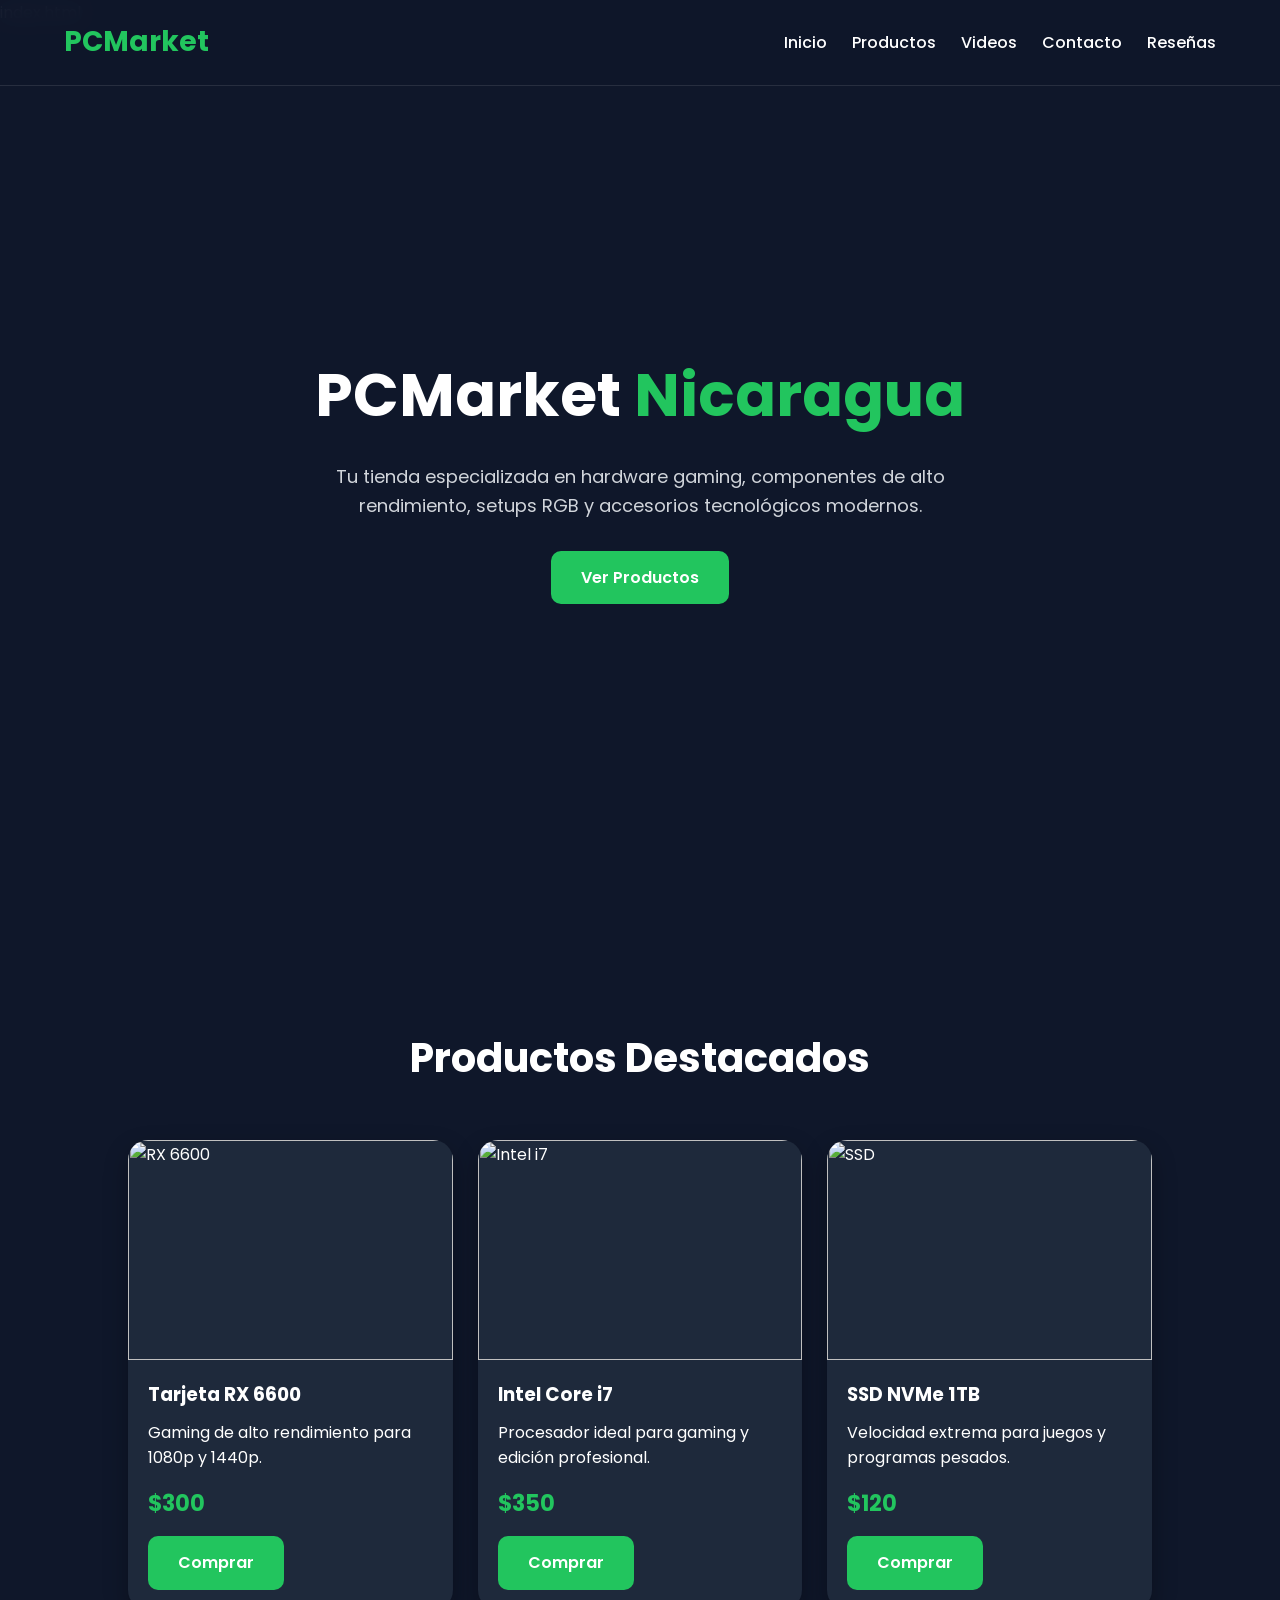
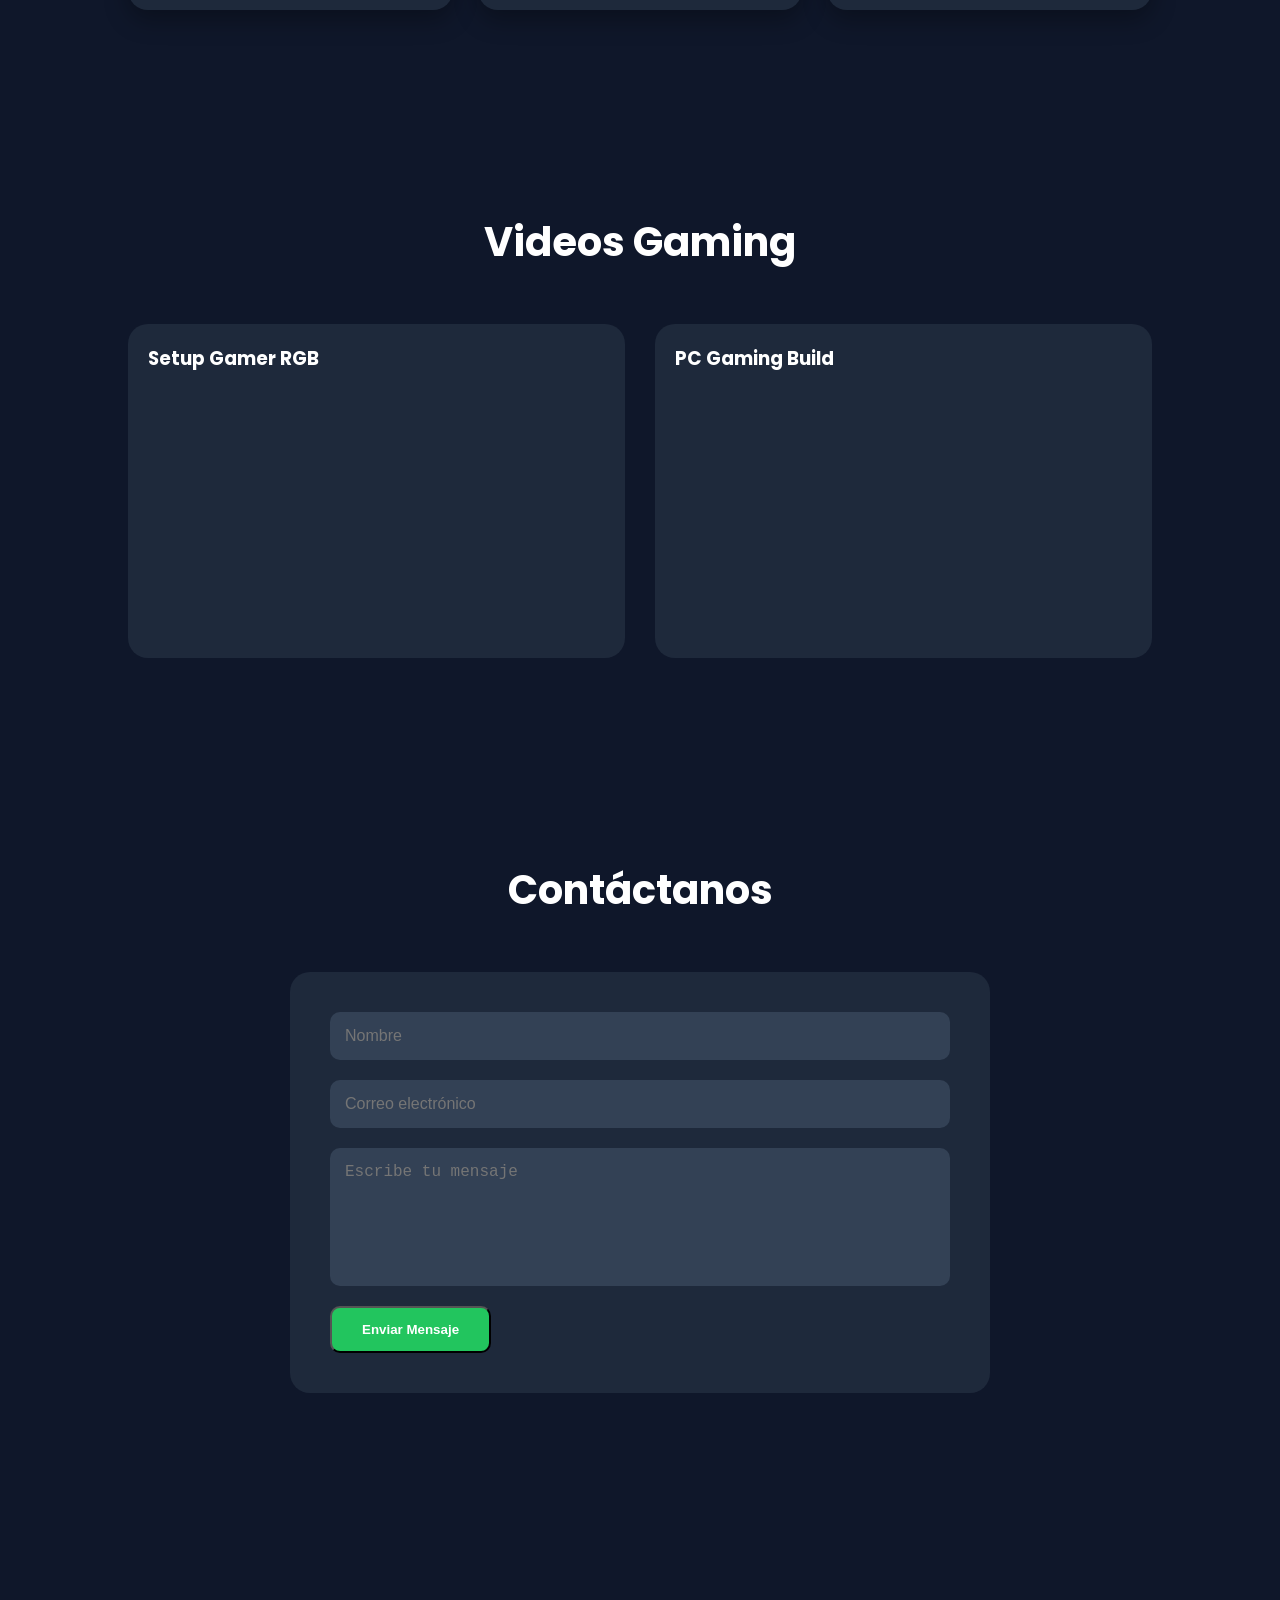
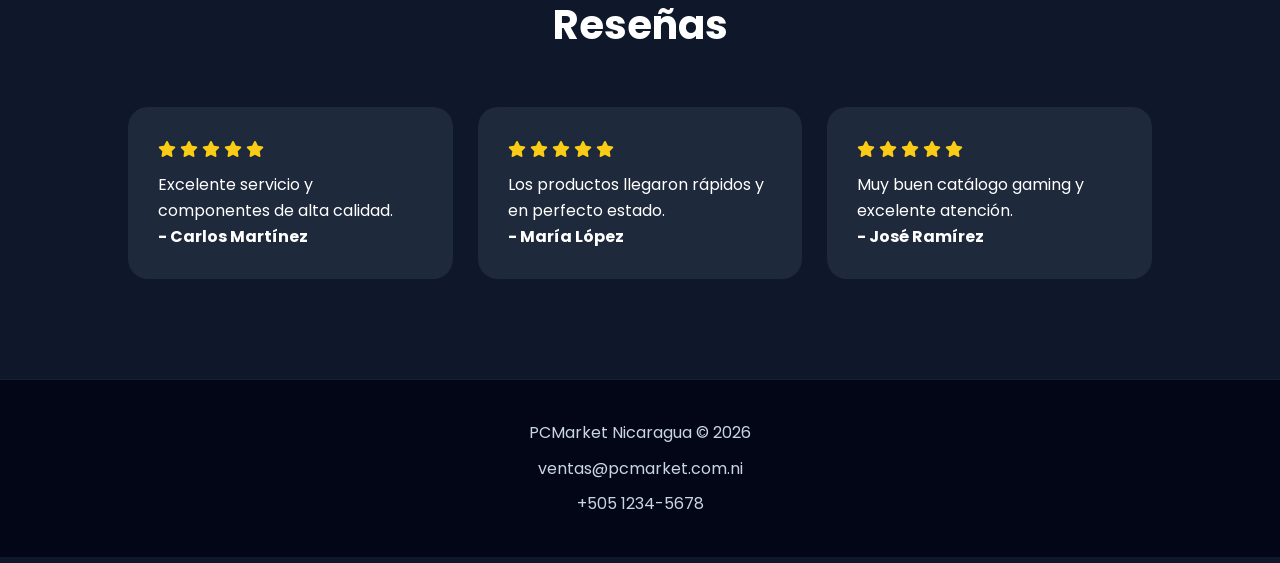
==== index.html @ 4472a2d7 "Primer commit pcmarket" ====
index.html
<!DOCTYPE html>
<html lang="es">
<head>
    <meta charset="UTF-8">
    <meta name="viewport" content="width=device-width, initial-scale=1.0">
    <title>PCMarket Nicaragua</title>
    <link rel="stylesheet" href="style.css"> 

    <!-- Google Analytics -->
    <!-- Reemplaza G-XXXXXXXXXX con tu ID -->
    <script async src="https://www.googletagmanager.com/gtag/js?id=G-XXXXXXXXXX"></script>
    <script>
        window.dataLayer = window.dataLayer || [];

        function gtag(){
            dataLayer.push(arguments);
        }

        gtag('js', new Date());
        gtag('config', 'G-XXXXXXXXXX');
    </script>

    <!-- ICONOS -->
    <link rel="stylesheet" href="https://cdnjs.cloudflare.com/ajax/libs/font-awesome/6.5.2/css/all.min.css">

    <!-- FUENTE -->
    <link href="https://fonts.googleapis.com/css2?family=Poppins:wght@300;400;500;600;700&display=swap" rel="stylesheet">
</head>
<body>

<header>

    <div class="navbar">

        <div class="logo">PCMarket</div>

        <nav>
            <ul>
                <li><a href="#inicio">Inicio</a></li>
                <li><a href="#productos">Productos</a></li>
                <li><a href="#videos">Videos</a></li>
                <li><a href="#contacto">Contacto</a></li>
                <li><a href="#resenas">Reseñas</a></li>
            </ul>
        </nav>

    </div>

</header>

<!-- HERO -->
<section class="hero" id="inicio">

    <div class="hero-content">

        <h1>PCMarket <span>Nicaragua</span></h1>

        <p>
            Tu tienda especializada en hardware gaming, componentes de alto rendimiento,
            setups RGB y accesorios tecnológicos modernos.
        </p>

        <a href="#productos" class="btn">Ver Productos</a>

    </div>

</section>

<!-- PRODUCTOS -->
<section id="productos">

    <h2 class="title">Productos Destacados</h2>

    <div class="products-grid">

        <div class="card">
            <img src="https://images.unsplash.com/photo-1591799265444-d66432b91588?q=80&w=1200&auto=format&fit=crop" alt="RX 6600">

            <div class="card-content">
                <h3>Tarjeta RX 6600</h3>
                <p>Gaming de alto rendimiento para 1080p y 1440p.</p>
                <div class="price">$300</div>
                <a href="#" class="btn">Comprar</a>
            </div>
        </div>

        <div class="card">
            <img src="https://images.unsplash.com/photo-1518770660439-4636190af475?q=80&w=1200&auto=format&fit=crop" alt="Intel i7">

            <div class="card-content">
                <h3>Intel Core i7</h3>
                <p>Procesador ideal para gaming y edición profesional.</p>
                <div class="price">$350</div>
                <a href="#" class="btn">Comprar</a>
            </div>
        </div>

        <div class="card">
            <img src="https://images.unsplash.com/photo-1541807084-5c52b6b3adef?q=80&w=1200&auto=format&fit=crop" alt="SSD">

            <div class="card-content">
                <h3>SSD NVMe 1TB</h3>
                <p>Velocidad extrema para juegos y programas pesados.</p>
                <div class="price">$120</div>
                <a href="#" class="btn">Comprar</a>
            </div>
        </div>

    </div>

</section>

<!-- VIDEOS -->
<section id="videos">

    <h2 class="title">Videos Gaming</h2>

    <div class="videos-grid">

        <div class="video-card">
            <h3>Setup Gamer RGB</h3>

            <iframe
                src="https://www.youtube.com/embed/3JZ_D3ELwOQ"
                title="Setup Gamer"
                allow="accelerometer; autoplay; clipboard-write; encrypted-media; gyroscope; picture-in-picture"
                allowfullscreen>
            </iframe>
        </div>

        <div class="video-card">
            <h3>PC Gaming Build</h3>

            <iframe
                src="https://www.youtube.com/embed/BL4DCEp7blY"
                title="PC Build"
                allow="accelerometer; autoplay; clipboard-write; encrypted-media; gyroscope; picture-in-picture"
                allowfullscreen>
            </iframe>
        </div>

    </div>

</section>

<!-- CONTACTO -->
<section id="contacto">

    <h2 class="title">Contáctanos</h2>

    <form>

        <input type="text" placeholder="Nombre" required>

        <input type="email" placeholder="Correo electrónico" required>

        <textarea rows="6" placeholder="Escribe tu mensaje"></textarea>

        <button type="submit" class="btn">Enviar Mensaje</button>

    </form>

</section>

<!-- RESEÑAS -->
<section id="resenas">

    <h2 class="title">Reseñas</h2>

    <div class="reviews">

        <div class="review-card">
            <i class="fa-solid fa-star"></i>
            <i class="fa-solid fa-star"></i>
            <i class="fa-solid fa-star"></i>
            <i class="fa-solid fa-star"></i>
            <i class="fa-solid fa-star"></i>

            <p>
                Excelente servicio y componentes de alta calidad.
            </p>

            <h4>- Carlos Martínez</h4>
        </div>

        <div class="review-card">
            <i class="fa-solid fa-star"></i>
            <i class="fa-solid fa-star"></i>
            <i class="fa-solid fa-star"></i>
            <i class="fa-solid fa-star"></i>
            <i class="fa-solid fa-star"></i>

            <p>
                Los productos llegaron rápidos y en perfecto estado.
            </p>

            <h4>- María López</h4>
        </div>

        <div class="review-card">
            <i class="fa-solid fa-star"></i>
            <i class="fa-solid fa-star"></i>
            <i class="fa-solid fa-star"></i>
            <i class="fa-solid fa-star"></i>
            <i class="fa-solid fa-star"></i>

            <p>
                Muy buen catálogo gaming y excelente atención.
            </p>

            <h4>- José Ramírez</h4>
        </div>

    </div>

</section>

<footer>

    <p>PCMarket Nicaragua © 2026</p>

    <p>ventas@pcmarket.com.ni</p>

    <p>+505 1234-5678</p>

</footer>

</body>
</html>
---- style.css ----
*{
            margin:0;
            padding:0;
            box-sizing:border-box;
            scroll-behavior:smooth;
        }

        body{
            font-family:'Poppins', sans-serif;
            background:#0f172a;
            color:white;
            line-height:1.6;
        }

        header{
            position:fixed;
            width:100%;
            top:0;
            left:0;
            z-index:1000;
            background:rgba(15,23,42,0.95);
            backdrop-filter:blur(10px);
            border-bottom:1px solid rgba(255,255,255,0.1);
        }

        .navbar{
            width:90%;
            max-width:1200px;
            margin:auto;
            display:flex;
            justify-content:space-between;
            align-items:center;
            padding:20px 0;
        }

        .logo{
            font-size:28px;
            font-weight:700;
            color:#22c55e;
        }

        nav ul{
            list-style:none;
            display:flex;
            gap:25px;
        }

        nav a{
            text-decoration:none;
            color:white;
            font-weight:500;
            transition:0.3s;
        }

        nav a:hover{
            color:#22c55e;
        }

        section{
            padding:100px 10%;
        }

        .hero{
            min-height:100vh;
            display:flex;
            justify-content:center;
            align-items:center;
            text-align:center;
            background:
            linear-gradient(rgba(15,23,42,0.8), rgba(15,23,42,0.9)),
            url('https://images.unsplash.com/photo-1547082299-de196ea013d6?q=80&w=1600&auto=format&fit=crop') center/cover;
        }

        .hero-content h1{
            font-size:60px;
            margin-bottom:20px;
        }

        .hero-content span{
            color:#22c55e;
        }

        .hero-content p{
            max-width:700px;
            margin:auto;
            margin-bottom:30px;
            font-size:18px;
            color:#d1d5db;
        }

        .btn{
            display:inline-block;
            padding:14px 30px;
            background:#22c55e;
            color:white;
            border-radius:10px;
            text-decoration:none;
            font-weight:600;
            transition:0.3s;
        }

        .btn:hover{
            background:#16a34a;
            transform:translateY(-3px);
        }

        .title{
            text-align:center;
            font-size:40px;
            margin-bottom:50px;
        }

        .products-grid{
            display:grid;
            grid-template-columns:repeat(auto-fit,minmax(260px,1fr));
            gap:25px;
        }

        .card{
            background:#1e293b;
            border-radius:20px;
            overflow:hidden;
            transition:0.3s;
            box-shadow:0 10px 25px rgba(0,0,0,0.3);
        }

        .card:hover{
            transform:translateY(-10px);
        }

        .card img{
            width:100%;
            height:220px;
            object-fit:cover;
        }

        .card-content{
            padding:20px;
        }

        .card-content h3{
            margin-bottom:10px;
        }

        .price{
            color:#22c55e;
            font-size:22px;
            font-weight:700;
            margin:15px 0;
        }

        .videos-grid{
            display:grid;
            grid-template-columns:repeat(auto-fit,minmax(350px,1fr));
            gap:30px;
        }

        iframe{
            width:100%;
            height:250px;
            border:none;
            border-radius:15px;
        }

        .video-card{
            background:#1e293b;
            padding:20px;
            border-radius:20px;
        }

        .video-card h3{
            margin-bottom:15px;
        }

        form{
            max-width:700px;
            margin:auto;
            background:#1e293b;
            padding:40px;
            border-radius:20px;
        }

        input,
        textarea{
            width:100%;
            padding:15px;
            margin-bottom:20px;
            border:none;
            border-radius:10px;
            background:#334155;
            color:white;
            font-size:16px;
        }

        textarea{
            resize:none;
        }

        .reviews{
            display:grid;
            grid-template-columns:repeat(auto-fit,minmax(300px,1fr));
            gap:25px;
        }

        .review-card{
            background:#1e293b;
            padding:30px;
            border-radius:20px;
        }

        .review-card i{
            color:#facc15;
            margin-bottom:15px;
        }

        footer{
            background:#020617;
            text-align:center;
            padding:30px;
            border-top:1px solid rgba(255,255,255,0.1);
        }

        footer p{
            margin:10px 0;
            color:#cbd5e1;
        }

        @media(max-width:768px){

            .navbar{
                flex-direction:column;
                gap:15px;
            }

            nav ul{
                flex-wrap:wrap;
                justify-content:center;
            }

            .hero-content h1{
                font-size:40px;
            }

            .title{
                font-size:32px;
            }

        }
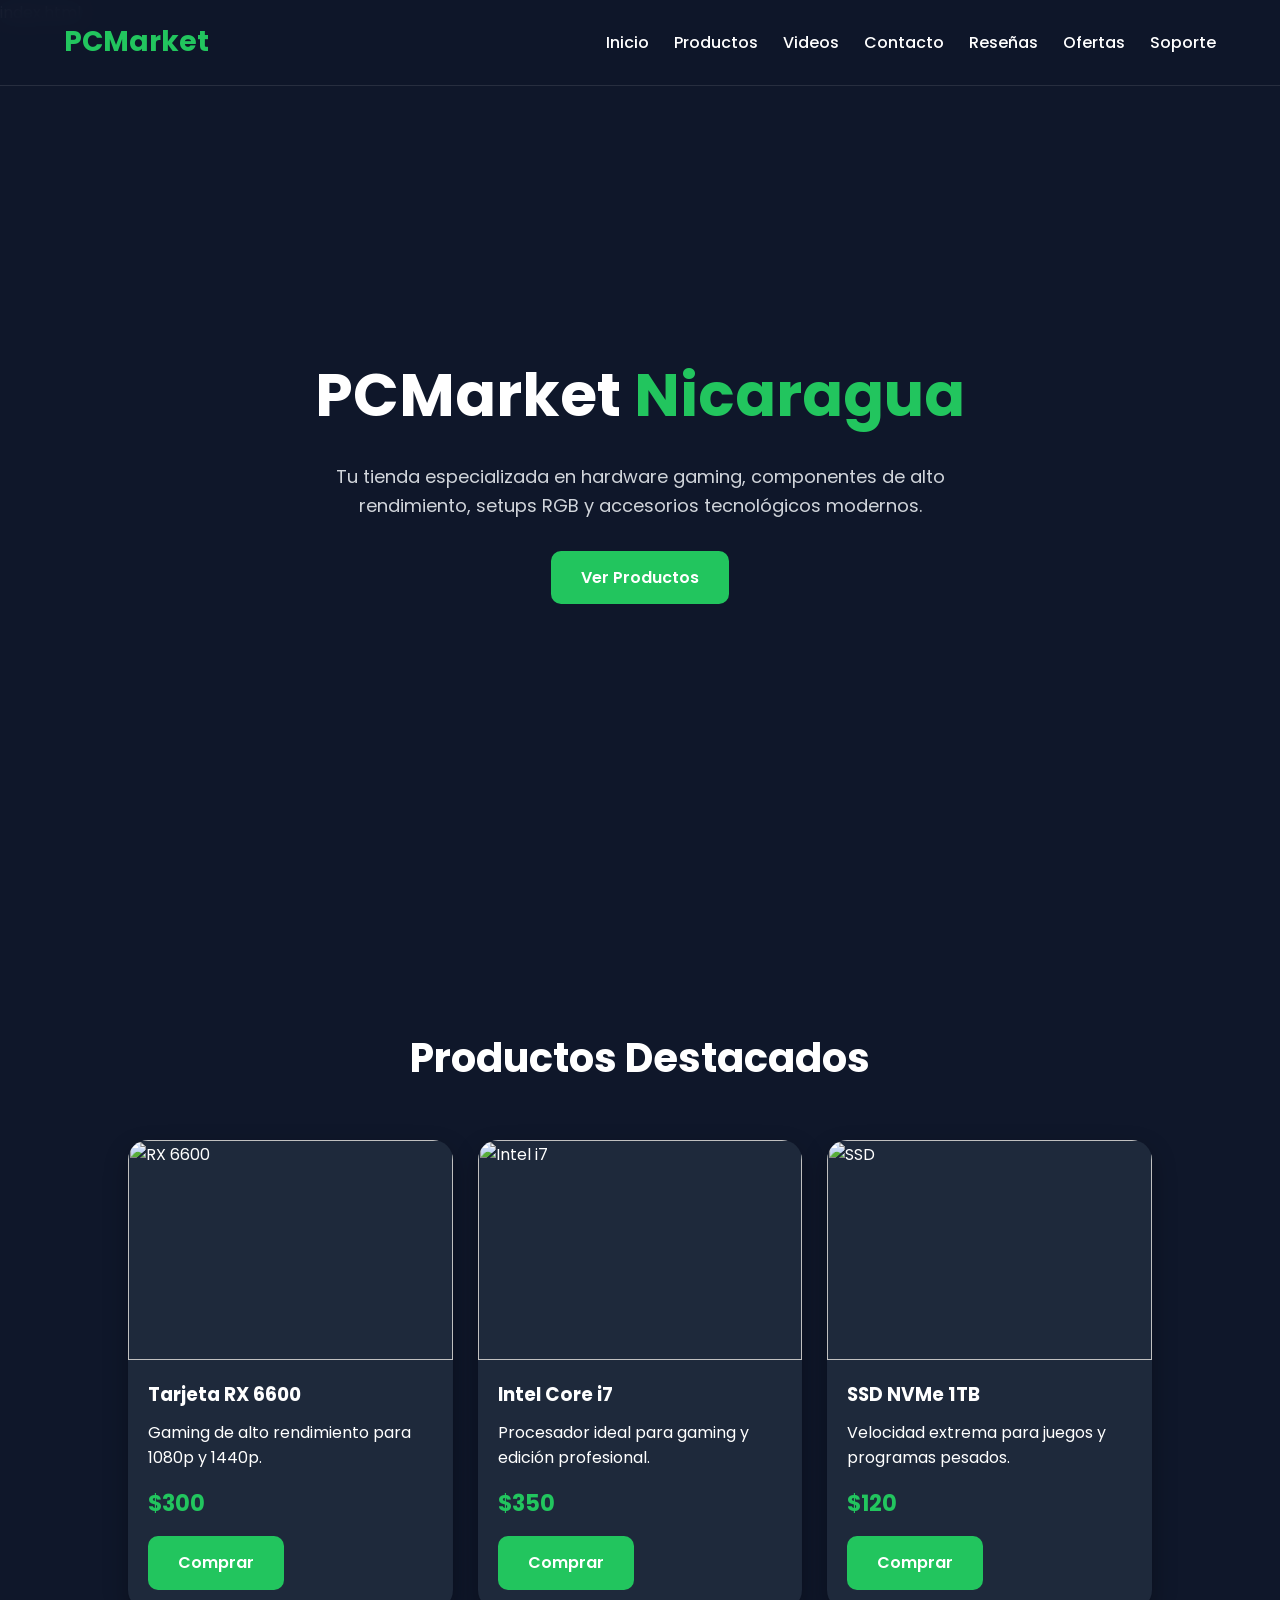
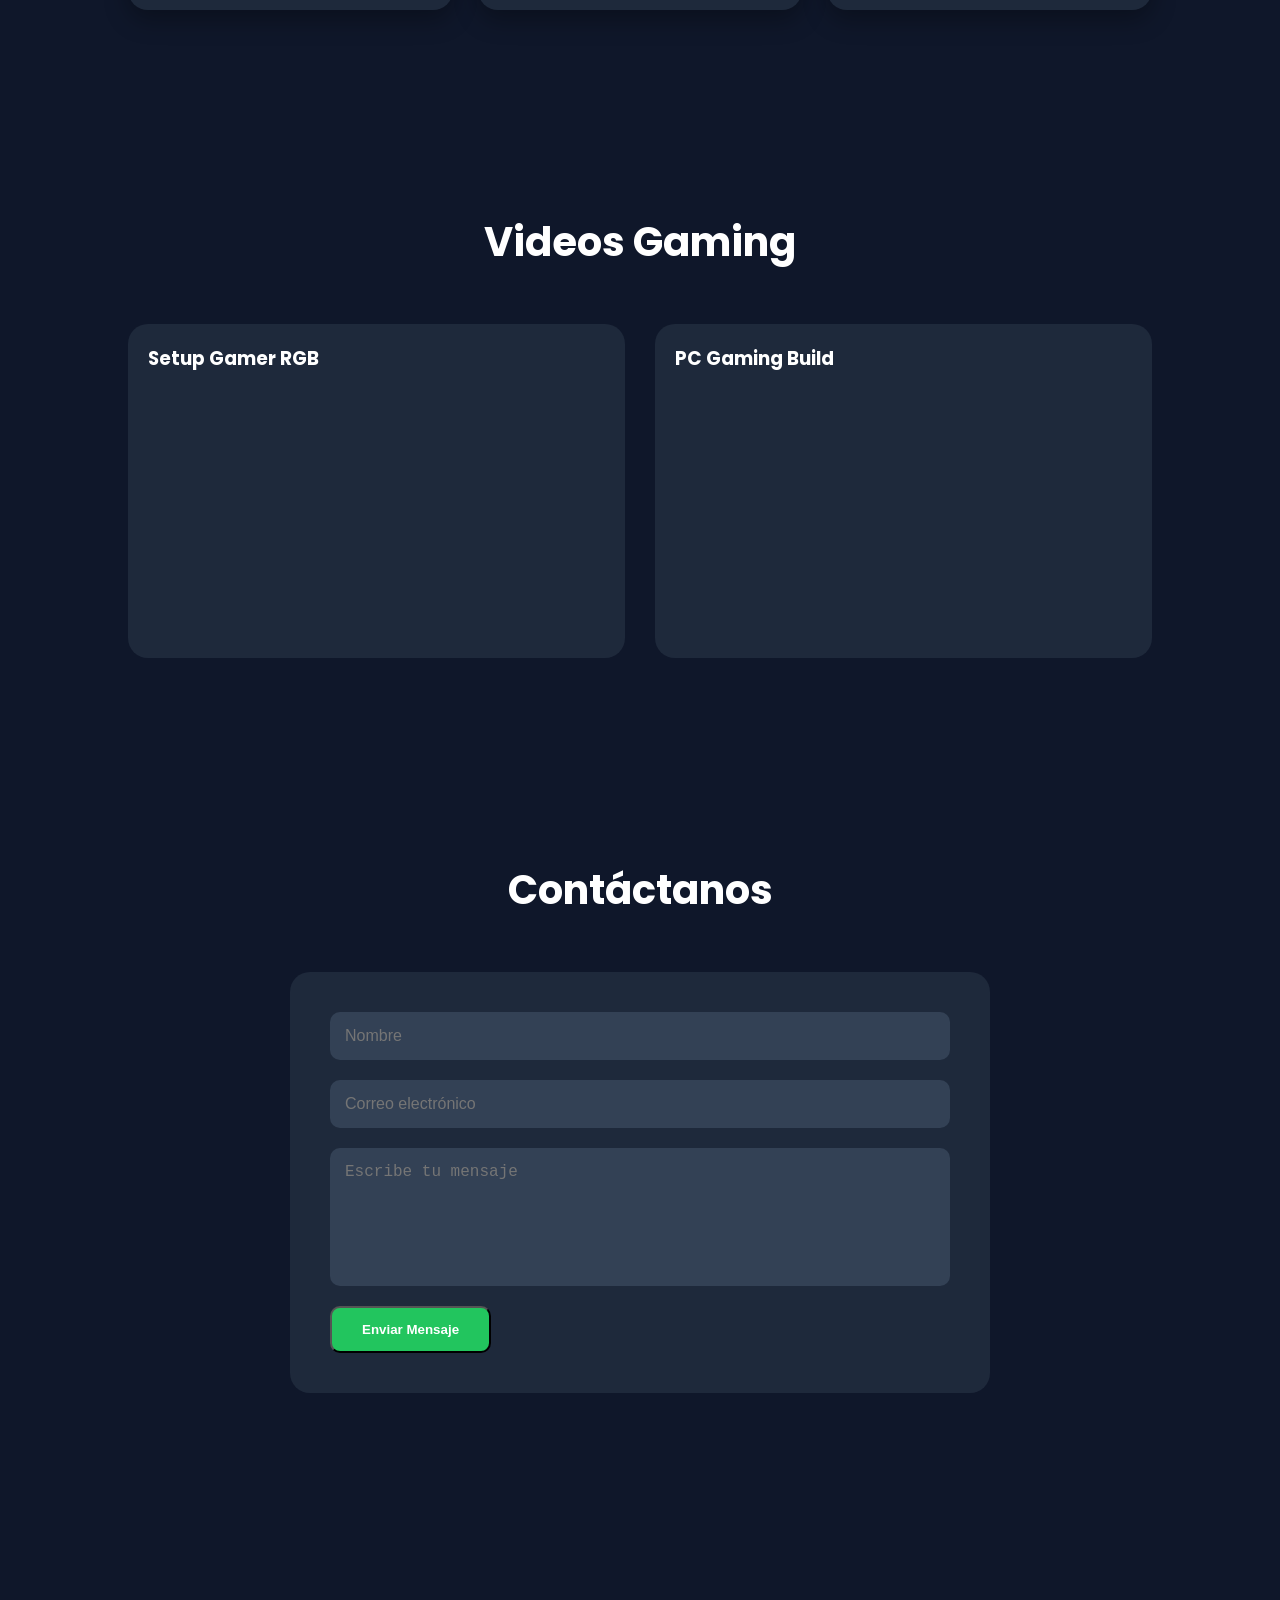
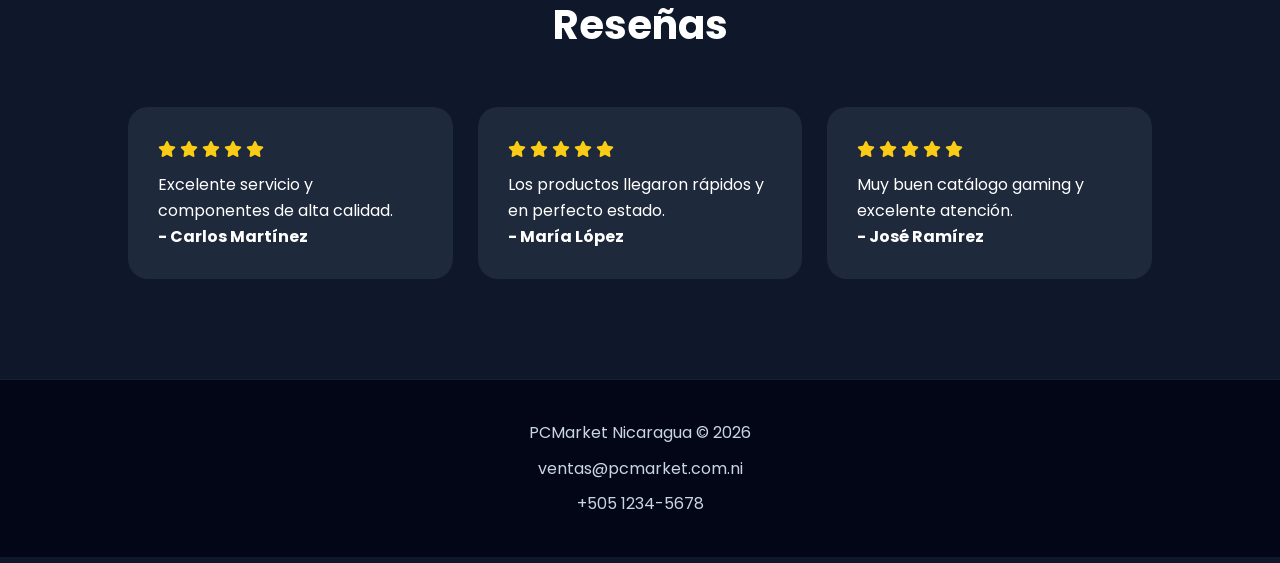
==== commit 4e92ee6d: "Added About page" ====
--- a/index.html
+++ b/index.html
@@ -18,7 +18,7 @@
         }
 
         gtag('js', new Date());
-        gtag('config', 'G-XXXXXXXXXX');
+        gtag('config', 'G-N13KPJFSPH');
     </script>
 
     <!-- ICONOS -->
@@ -42,6 +42,8 @@
                 <li><a href="#videos">Videos</a></li>
                 <li><a href="#contacto">Contacto</a></li>
                 <li><a href="#resenas">Reseñas</a></li>
+                <li><a href="ofertas.html">Ofertas</a></li>
+<li><a href="soporte.html">Soporte</a></li>
             </ul>
         </nav>
 
